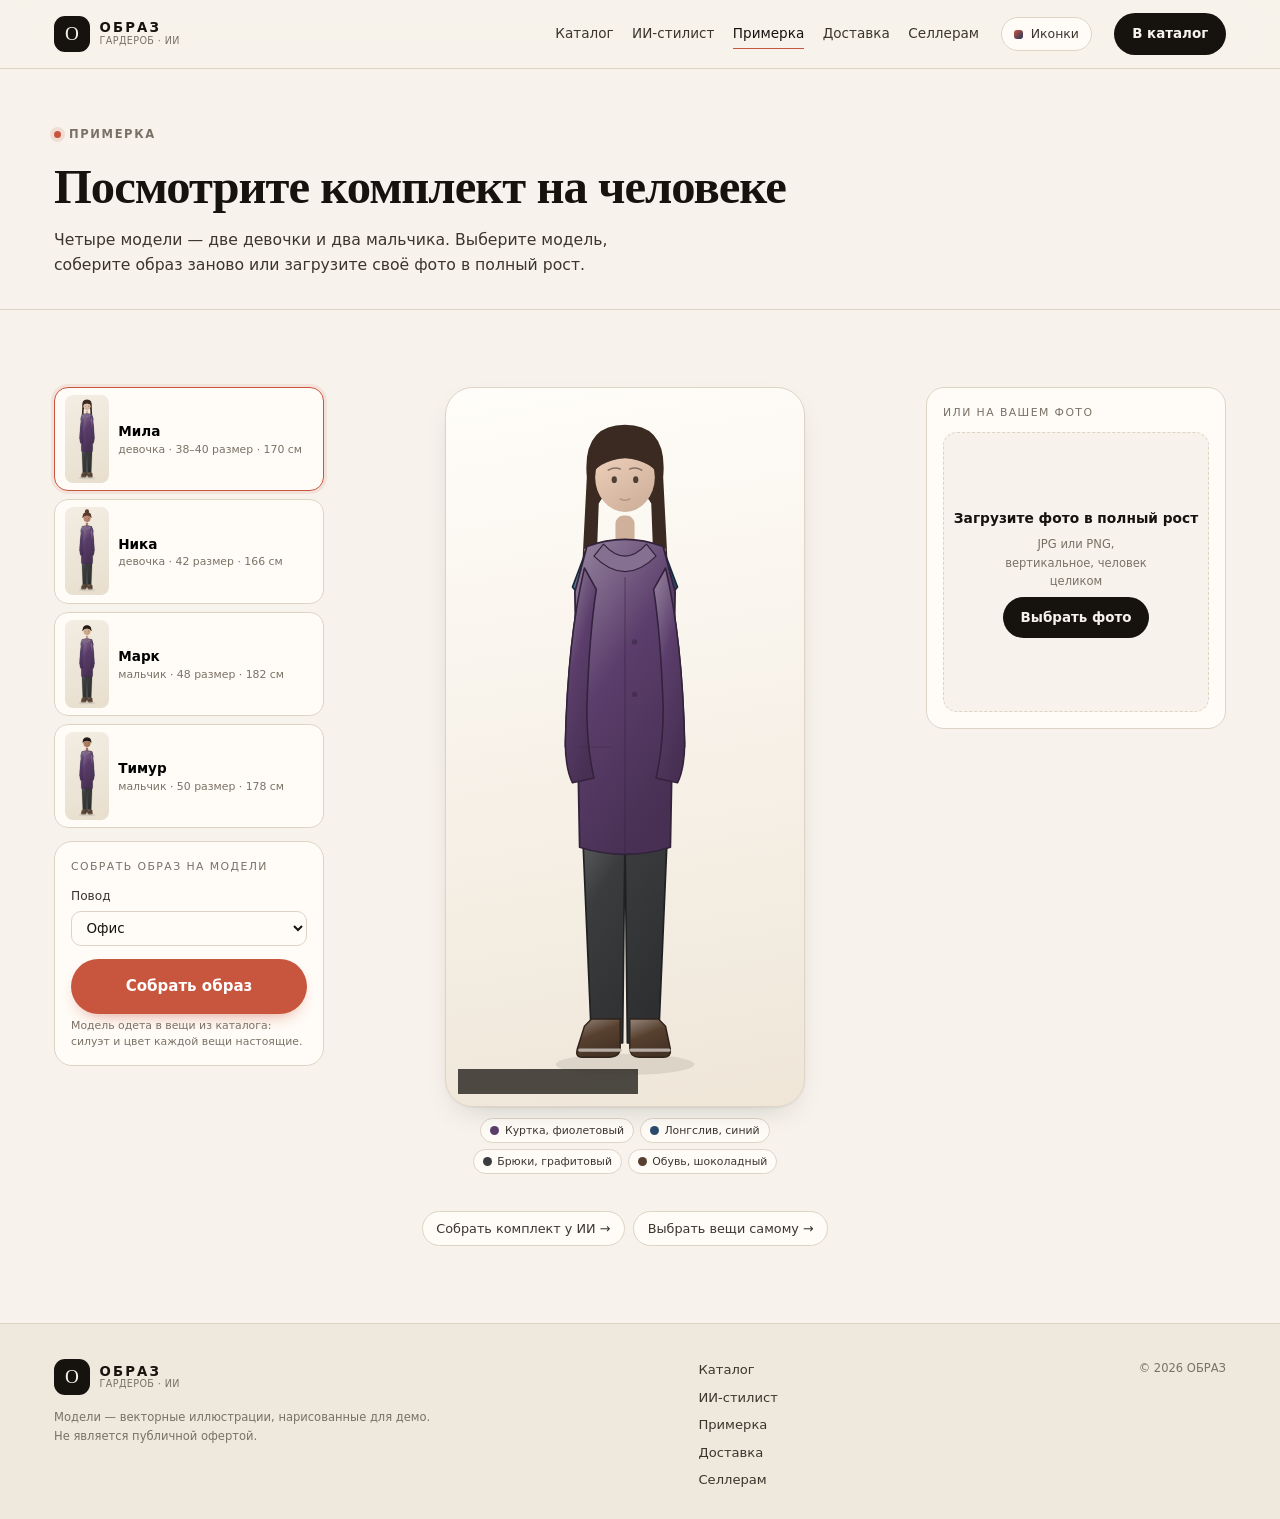
==== site/fitting.html @ 37d7c1c6 "Многостраничная структура: каталог, стилист, примерка, доставка, селлеры Лендинг разбит на 6 страниц" ====
<!DOCTYPE html>
<html lang="ru">
<head>
<meta charset="utf-8">
<meta name="viewport" content="width=device-width, initial-scale=1">
<title>Примерка на моделях и на своём фото — ОБРАЗ</title>
<meta name="description" content="Четыре модели: две девочки и два мальчика. Любой комплект — на них, или загрузите своё фото в полный рост.">
<link rel="icon" href="assets/img/favicon.svg" type="image/svg+xml">
<link rel="stylesheet" href="assets/css/style.css">
<script>(function(){var m=new URLSearchParams(location.search).get('mode')||localStorage.getItem('obraz-mode')||'images';document.documentElement.dataset.mode=m==='icons'?'icons':'images';})();</script>
</head>
<body>

<header class="site-head">
  <div class="wrap head-inner">
    <a class="logo" href="index.html"><span class="logo-mark">О</span><span class="logo-text">ОБРАЗ<em>гардероб · ИИ</em></span></a>
    <nav class="nav">
      <a href="catalog.html">Каталог</a>
      <a href="stylist.html">ИИ-стилист</a>
      <a href="fitting.html">Примерка</a>
      <a href="delivery.html">Доставка</a>
      <a href="sellers.html">Селлерам</a>
    </nav>
    <a class="mode-switch" id="modeSwitch" href="?mode=icons"><span class="mode-dot"></span><span class="mode-label">Иконки</span></a>
    <a class="btn btn-ink btn-sm" href="catalog.html">В каталог</a>
  </div>
</header>

<main>
<section class="page-hero">
  <div class="wrap">
    <p class="eyebrow"><span class="dot"></span> Примерка</p>
    <h1>Посмотрите комплект на человеке</h1>
    <p class="lead">Четыре модели — две девочки и два мальчика. Выберите модель, соберите образ заново или загрузите своё фото в полный рост.</p>
  </div>
</section>

<section class="section">
  <div class="wrap">
    <div class="fit-layout">
      <div class="fit-side">
        <div class="model-list" id="modelList"></div>
        <div class="fit-card">
          <p class="builder-label">Собрать образ на модели</p>
          <label class="field"><span>Повод</span>
            <select id="fitOcc">
              <option value="office">Офис</option>
              <option value="walk">Прогулка</option>
              <option value="date">Вечер</option>
            </select>
          </label>
          <button class="btn btn-accent btn-block" type="button" id="fitBuild">Собрать образ</button>
          <p class="tiny">Модель одета в вещи из каталога: силуэт и цвет каждой вещи настоящие.</p>
        </div>
      </div>

      <div class="stage-wrap">
        <div class="stage" id="stage">
          <div class="stage-art" id="stageArt"></div>
          <div class="stage-badge" id="stageBadge">Мила</div>
        </div>
        <div class="stage-items" id="stageItems"></div>
        <div class="related" style="justify-content:center">
          <a href="stylist.html">Собрать комплект у ИИ →</a>
          <a href="catalog.html">Выбрать вещи самому →</a>
        </div>
      </div>

      <div class="upload">
        <p class="builder-label">Или на вашем фото</p>
        <div class="upload-box" id="uploadBox">
          <input type="file" id="photoInput" accept="image/*" hidden>
          <div class="upload-empty" id="uploadEmpty">
            <b>Загрузите фото в полный рост</b>
            <span>JPG или PNG, вертикальное, человек целиком</span>
            <button class="btn btn-ink btn-sm" type="button" id="uploadBtn">Выбрать фото</button>
          </div>
          <div class="upload-stage" id="uploadStage" hidden>
            <img id="userPhoto" alt="Ваше фото">
            <div class="user-layers" id="userLayers"></div>
          </div>
        </div>
        <div class="upload-controls" id="uploadControls" hidden>
          <label class="field compact"><span>Масштаб одежды</span><input type="range" id="layerScale" min="60" max="150" value="100"></label>
          <label class="field compact"><span>Сдвиг по высоте</span><input type="range" id="layerShift" min="-15" max="15" value="0"></label>
          <button class="btn btn-ghost btn-sm btn-block" type="button" id="clearPhoto">Сбросить фото</button>
          <p class="tiny">Наложение-макет: одежда подгоняется ползунками, а не генеративной моделью. Фото не покидает браузер.</p>
        </div>
      </div>
    </div>
  </div>
</section>
</main>

<footer class="site-foot">
  <div class="wrap foot-inner">
    <div>
      <a class="logo" href="index.html"><span class="logo-mark">О</span><span class="logo-text">ОБРАЗ<em>гардероб · ИИ</em></span></a>
      <p class="foot-note">Модели — векторные иллюстрации, нарисованные для демо. Не является публичной офертой.</p>
    </div>
    <nav class="foot-nav">
      <a href="catalog.html">Каталог</a>
      <a href="stylist.html">ИИ-стилист</a>
      <a href="fitting.html">Примерка</a>
      <a href="delivery.html">Доставка</a>
      <a href="sellers.html">Селлерам</a>
    </nav>
    <p class="foot-copy">© 2026 ОБРАЗ</p>
  </div>
</footer>

<script src="assets/js/items.js"></script>
<script src="assets/js/data.js"></script>
<script src="assets/js/outfits.js"></script>
<script src="assets/js/model.js"></script>
<script src="assets/js/ui.js"></script>
<script src="assets/js/fitting.js"></script>
</body>
</html>
---- site/assets/css/style.css ----
/* ─────────────────────────────────────────────────────────────
   ОБРАЗ — цифровой гардероб и ИИ-стилист
   ───────────────────────────────────────────────────────────── */

:root{
  --cream:#F7F3EC;
  --cream-2:#EFE8DD;
  --paper:#FFFCF7;
  --ink:#16130F;
  --ink-2:#3B352D;
  --muted:#7A7166;
  --line:#DED4C5;
  --accent:#C8553D;
  --accent-2:#E5826B;
  --deep:#1F3A5F;
  --sage:#6F7D5A;
  --radius:18px;
  --radius-lg:28px;
  --shadow:0 1px 2px rgba(22,19,15,.05), 0 12px 32px -16px rgba(22,19,15,.25);
  --serif:"Iowan Old Style","Palatino Linotype",Palatino,Georgia,"Times New Roman",serif;
  --sans:"Inter","Segoe UI",system-ui,-apple-system,"Helvetica Neue",Arial,sans-serif;
  --max:1220px;
}

*,*::before,*::after{box-sizing:border-box}
html{scroll-behavior:smooth;scroll-padding-top:84px}

body{
  margin:0;background:var(--cream);color:var(--ink);
  font-family:var(--sans);font-size:16px;line-height:1.6;
  -webkit-font-smoothing:antialiased;overflow-x:hidden;
}

img,svg{display:block;max-width:100%}
[hidden]{display:none!important}
.sprite{position:absolute;width:0;height:0;overflow:hidden}
a{color:inherit}
button{font:inherit}
h1,h2,h3,h4{font-family:var(--serif);font-weight:600;letter-spacing:-.02em;line-height:1.08;margin:0}
h1{font-size:clamp(2.3rem,5vw,4.1rem)}
h2{font-size:clamp(1.75rem,3.2vw,2.75rem)}
h3{font-size:1.15rem;line-height:1.25}
p{margin:0}
.wrap{width:100%;max-width:var(--max);margin:0 auto;padding:0 24px}

/* ── кнопки ── */
.btn{
  display:inline-flex;align-items:center;justify-content:center;gap:.5rem;
  border:1px solid transparent;border-radius:999px;padding:.9rem 1.5rem;
  font-size:.94rem;font-weight:600;text-decoration:none;cursor:pointer;white-space:nowrap;
  transition:transform .16s ease, background .16s ease, color .16s ease, border-color .16s ease, box-shadow .16s ease;
}
.btn:active{transform:translateY(1px)}
.btn-ink{background:var(--ink);color:var(--cream)}
.btn-ink:hover{background:#000}
.btn-accent{background:var(--accent);color:#fff;box-shadow:0 8px 20px -12px rgba(200,85,61,.9)}
.btn-accent:hover{background:#b14630}
.btn-ghost{background:transparent;color:var(--ink);border-color:var(--line)}
.btn-ghost:hover{border-color:var(--ink);background:rgba(22,19,15,.03)}
.btn-sm{padding:.55rem 1.05rem;font-size:.84rem}
.btn-block{width:100%}

/* ── шапка ── */
.site-head{
  position:sticky;top:0;z-index:60;background:rgba(247,243,236,.9);
  backdrop-filter:blur(14px);border-bottom:1px solid var(--line);
}
.head-inner{display:flex;align-items:center;gap:1.4rem;min-height:68px}
.logo{display:flex;align-items:center;gap:.6rem;text-decoration:none;flex-shrink:0}
.logo-mark{display:grid;place-items:center;width:36px;height:36px;border-radius:11px;background:var(--ink);color:var(--cream);font-family:var(--serif);font-size:1.2rem}
.logo-text{display:flex;flex-direction:column;font-weight:700;letter-spacing:.16em;font-size:.83rem;line-height:1.1}
.logo-text em{font-style:normal;font-weight:400;letter-spacing:.04em;font-size:.6rem;color:var(--muted);text-transform:uppercase}
.nav{display:flex;gap:1.15rem;margin-left:auto}
.nav a{text-decoration:none;font-size:.85rem;color:var(--ink-2);padding:.25rem 0;border-bottom:1px solid transparent;transition:.16s}
.nav a:hover{color:var(--ink);border-bottom-color:var(--ink)}
.mode-switch{
  display:inline-flex;align-items:center;gap:.45rem;text-decoration:none;
  font-size:.78rem;color:var(--ink-2);border:1px solid var(--line);border-radius:999px;
  padding:.38rem .75rem;background:var(--paper);transition:.16s;
}
.mode-switch:hover{border-color:var(--ink);color:var(--ink)}
.mode-dot{width:9px;height:9px;border-radius:3px;background:linear-gradient(135deg,var(--accent),var(--deep))}

/* ── hero ── */
.hero{padding:clamp(2.2rem,5vw,4rem) 0 2rem;position:relative}
.hero::before{
  content:"";position:absolute;inset:-10% -5% auto;height:70%;pointer-events:none;
  background:radial-gradient(60% 60% at 78% 20%, rgba(200,85,61,.10), transparent 70%);
}
.hero-grid{position:relative;display:grid;grid-template-columns:1.02fr .98fr;gap:clamp(2rem,4.5vw,3.5rem);align-items:center}
.eyebrow{display:inline-flex;align-items:center;gap:.5rem;font-size:.72rem;font-weight:600;letter-spacing:.14em;text-transform:uppercase;color:var(--muted);margin-bottom:.9rem}
.eyebrow .dot{width:7px;height:7px;border-radius:50%;background:var(--accent);box-shadow:0 0 0 4px rgba(200,85,61,.14)}
.accent{color:var(--accent)}
.hero h1{margin-bottom:1.1rem}
.lead{font-size:clamp(.98rem,1.2vw,1.08rem);color:var(--ink-2);max-width:36ch}
.hero-actions{display:flex;flex-wrap:wrap;gap:.7rem;margin:1.7rem 0 1.2rem}
.hero-notes{display:flex;flex-wrap:wrap;gap:1.2rem;list-style:none;margin:0;padding:0;font-size:.8rem;color:var(--muted)}
.hero-notes li{display:flex;align-items:center;gap:.4rem}
.hero-notes li::before{content:"";width:5px;height:5px;border-radius:50%;background:var(--sage)}

.hero-card{background:var(--paper);border:1px solid var(--line);border-radius:var(--radius-lg);padding:1.3rem;box-shadow:var(--shadow)}
.hc-top{display:flex;justify-content:space-between;align-items:flex-start;gap:1rem;padding-bottom:.9rem;border-bottom:1px dashed var(--line)}
.hc-day{font-size:.68rem;letter-spacing:.12em;text-transform:uppercase;color:var(--muted)}
.hc-date{font-family:var(--serif);font-size:1.3rem}
.hc-weather{display:flex;flex-direction:column;align-items:flex-end;background:var(--cream-2);border-radius:14px;padding:.35rem .8rem}
.hc-weather b{font-size:1.05rem;line-height:1.1}
.hc-weather small{font-size:.65rem;color:var(--muted)}

.hc-look{display:grid;grid-template-columns:repeat(4,1fr);gap:.5rem;padding:.9rem 0}
.hc-item{margin:0;text-align:center}
.hc-item img{width:100%;aspect-ratio:1;object-fit:contain;background:#fff;border-radius:12px;padding:6px}
.hc-item .ico{width:100%;aspect-ratio:1;background:var(--cream-2);border-radius:12px;padding:22%;fill:none;stroke-width:1.3;stroke-linecap:round;stroke-linejoin:round}
.hc-item figcaption{font-size:.6rem;color:var(--muted);margin-top:.25rem;white-space:nowrap;overflow:hidden;text-overflow:ellipsis}
.hc-why{font-size:.78rem;color:var(--ink-2);background:var(--cream);border-radius:12px;padding:.65rem .8rem;line-height:1.45}
.hc-why b{color:var(--accent)}
.hc-actions{display:flex;gap:.45rem;margin-top:.8rem}
.hc-actions .btn{flex:1}

.stats{display:grid;grid-template-columns:repeat(4,1fr);gap:1px;margin-top:clamp(2rem,4vw,3.2rem);border:1px solid var(--line);border-radius:var(--radius);overflow:hidden;background:var(--line)}
.stats>div{background:var(--cream);padding:1rem 1.2rem;display:flex;flex-direction:column;gap:.1rem}
.stats b{font-family:var(--serif);font-size:1.45rem}
.stats span{font-size:.75rem;color:var(--muted);line-height:1.3}

/* ── секции ── */
.section{padding:clamp(3rem,6vw,5rem) 0}
.section-alt{background:var(--cream-2);border-block:1px solid var(--line)}
.sec-head{margin-bottom:clamp(1.6rem,3vw,2.4rem);max-width:66ch}
.sec-head.split{display:flex;justify-content:space-between;align-items:flex-end;gap:2rem;max-width:none;flex-wrap:wrap}
.sec-head.split>div{max-width:62ch}
.sec-sub{margin-top:.7rem;color:var(--ink-2);font-size:.92rem}
.sec-actions{display:flex;gap:.5rem;flex-wrap:wrap}

.steps{display:grid;grid-template-columns:repeat(3,1fr);gap:1rem}
.step{background:var(--paper);border:1px solid var(--line);border-radius:var(--radius);padding:1.4rem}
.step-num{font-family:var(--serif);font-size:.85rem;color:var(--accent);letter-spacing:.1em}
.step h3{margin:.5rem 0 .5rem;font-size:1.2rem}
.step p{font-size:.88rem;color:var(--ink-2)}

/* ── воронка ── */
.pipe-controls{display:flex;gap:.7rem;flex-wrap:wrap;align-items:flex-end}
.field{display:block;margin-bottom:.8rem}
.field>span{display:block;font-size:.76rem;color:var(--ink-2);margin-bottom:.3rem}
.field>span b{color:var(--accent)}
.field select,.field input[type=text],.field input[type=file]{
  width:100%;border:1px solid var(--line);border-radius:10px;background:var(--paper);
  padding:.5rem .65rem;font:inherit;font-size:.84rem;color:var(--ink);outline:none;
}
.field select:focus,.field input:focus{border-color:var(--accent);box-shadow:0 0 0 3px rgba(200,85,61,.12)}
.field.compact{margin:0;min-width:130px}
input[type=range]{width:100%;-webkit-appearance:none;appearance:none;height:4px;border-radius:99px;background:linear-gradient(90deg,var(--deep),var(--accent-2));outline:none;margin:.5rem 0 .1rem}
input[type=range]::-webkit-slider-thumb{-webkit-appearance:none;width:17px;height:17px;border-radius:50%;background:var(--paper);border:2px solid var(--ink);cursor:pointer}

.pipe-layout{display:grid;grid-template-columns:1.35fr .65fr;gap:1.4rem;align-items:start}
.funnel{background:var(--paper);border:1px solid var(--line);border-radius:var(--radius);padding:1.1rem 1.2rem;box-shadow:var(--shadow)}
.fstep{padding:.5rem 0;border-bottom:1px dashed var(--line);animation:fade .4s ease both;animation-delay:calc(var(--i) * 45ms)}
.fstep:last-child{border:0}
@keyframes fade{from{opacity:0;transform:translateY(6px)}to{opacity:1;transform:none}}
.fstep-head{display:flex;align-items:baseline;gap:.55rem}
.fstep-n{width:19px;height:19px;flex-shrink:0;border-radius:50%;background:var(--ink);color:var(--cream);display:grid;place-items:center;font-size:.62rem;font-weight:700}
.fstep-label{font-size:.83rem;font-weight:600}
.fstep-count{margin-left:auto;font-family:var(--serif);font-size:1.05rem;font-weight:600;color:var(--accent);white-space:nowrap}
.fbar{height:5px;border-radius:99px;background:var(--cream-2);margin:.35rem 0 .25rem;overflow:hidden}
.fbar>span{display:block;height:100%;border-radius:99px;background:linear-gradient(90deg,var(--accent),var(--deep));transition:width .6s cubic-bezier(.2,.7,.2,1)}
.fstep-note{font-size:.7rem;color:var(--muted)}

.pipe-side{background:var(--paper);border:1px solid var(--line);border-radius:var(--radius);padding:1.1rem;box-shadow:var(--shadow)}
.builder-label{font-size:.68rem;letter-spacing:.13em;text-transform:uppercase;color:var(--muted);margin-bottom:.7rem}
.pool{display:grid;grid-template-columns:repeat(4,1fr);gap:.4rem;margin-bottom:.9rem;max-height:260px;overflow-y:auto}
.pipe-result{margin-top:1rem;padding-top:.9rem;border-top:1px dashed var(--line)}

/* ── миниатюры вещей ── */
.thumb{margin:0;text-align:center}
.thumb-img{aspect-ratio:1;border-radius:10px;background:#fff;display:grid;place-items:center;overflow:hidden;border:1px solid var(--line)}
.thumb-img img{width:100%;height:100%;object-fit:contain}
.thumb .ico{width:72%;height:72%;fill:none;stroke-width:1.25;stroke-linejoin:round;stroke-linecap:round}
html[data-mode="icons"] .thumb-img{background:var(--cream-2);border-color:transparent}
.thumb figcaption{font-size:.58rem;color:var(--muted);margin-top:.2rem;white-space:nowrap;overflow:hidden;text-overflow:ellipsis}

/* ── сегодня / завтра ── */
.tabs{display:inline-flex;background:var(--cream-2);border:1px solid var(--line);border-radius:999px;padding:3px}
.tab{border:0;background:none;border-radius:999px;padding:.5rem .95rem;font-size:.82rem;cursor:pointer;color:var(--ink-2);transition:.16s}
.tab.is-on{background:var(--ink);color:var(--cream)}

.variants{display:grid;grid-template-columns:repeat(3,1fr);gap:1rem}
.variant{background:var(--paper);border:1px solid var(--line);border-radius:var(--radius);padding:1.1rem;display:flex;flex-direction:column;gap:.7rem;box-shadow:var(--shadow)}
.variant-head{display:flex;justify-content:space-between;gap:.6rem;align-items:flex-start}
.variant-mood{font-family:var(--serif);font-size:1.1rem}
.variant-tag{font-size:.72rem;color:var(--muted)}
.variant-fit{font-size:.64rem;letter-spacing:.04em;text-transform:uppercase;color:var(--sage);background:rgba(111,125,90,.12);padding:3px 8px;border-radius:999px;white-space:nowrap}
.variant-look{display:grid;grid-template-columns:repeat(5,1fr);gap:.35rem}
.variant-why{font-size:.78rem;color:var(--ink-2);line-height:1.45;flex:1}
.variant-why b{color:var(--accent)}
.variant-actions{display:flex;gap:.4rem}
.variant-actions .btn{flex:1}

/* ── каталог ── */
.wb-tools{display:flex;flex-wrap:wrap;gap:.7rem;margin-bottom:1rem;align-items:center}
.search{display:flex;align-items:center;gap:.5rem;flex:1 1 240px;background:var(--paper);border:1px solid var(--line);border-radius:999px;padding:.45rem .95rem}
.search svg{width:17px;height:17px;fill:none;stroke:var(--muted);stroke-width:1.8;stroke-linecap:round;flex-shrink:0}
.search input{border:0;background:none;outline:none;width:100%;font:inherit;font-size:.86rem}
.chips{display:flex;gap:.35rem;flex-wrap:wrap}
.chip{border:1px solid var(--line);background:transparent;color:var(--ink-2);border-radius:999px;padding:.36rem .75rem;font-size:.76rem;cursor:pointer;transition:.16s}
.chip:hover{border-color:var(--ink-2)}
.chip.is-on{background:var(--ink);color:var(--cream);border-color:var(--ink)}

.wb-grid{display:grid;grid-template-columns:repeat(auto-fill,minmax(138px,1fr));gap:.6rem}
.wb-card{background:var(--paper);border:1px solid var(--line);border-radius:14px;padding:.5rem;text-align:center;position:relative;transition:transform .16s ease, box-shadow .16s ease}
.wb-card:hover{transform:translateY(-3px);box-shadow:var(--shadow)}
.wb-img{aspect-ratio:1;border-radius:10px;background:#fff;overflow:hidden;display:grid;place-items:center;margin-bottom:.35rem}
.wb-img img{width:100%;height:100%;object-fit:contain}
.wb-img .ico{width:68%;height:68%;fill:none;stroke-width:1.2;stroke-linejoin:round;stroke-linecap:round}
html[data-mode="icons"] .wb-img{background:var(--cream-2)}
.wb-card b{display:block;font-size:.73rem;line-height:1.2}
.wb-card small{display:block;font-size:.63rem;color:var(--muted)}
.dot-color{position:absolute;top:8px;right:8px;width:9px;height:9px;border-radius:50%;box-shadow:0 0 0 2px var(--paper)}
.wb-empty{color:var(--muted);font-size:.88rem;padding:1rem 0}

/* ── примерка ── */
.fit-layout{display:grid;grid-template-columns:270px 1fr 300px;gap:1.2rem;align-items:start}
.fit-side{display:flex;flex-direction:column;gap:.8rem}
.model-list{display:grid;gap:.5rem}
.model-card{display:flex;gap:.6rem;align-items:center;text-align:left;background:var(--paper);border:1px solid var(--line);border-radius:14px;padding:.45rem .6rem;cursor:pointer;transition:.16s;width:100%}
.model-card:hover{border-color:#C9BCA8}
.model-card.is-on{border-color:var(--accent);box-shadow:0 0 0 3px rgba(200,85,61,.1)}
.model-mini{width:44px;height:88px;flex-shrink:0;overflow:hidden;border-radius:8px;background:linear-gradient(160deg,#F3EDE3,#E7DECD);display:grid;place-items:center}
.model-mini .model-svg{width:100%;height:100%}
.model-meta b{display:block;font-size:.85rem}
.model-meta small{font-size:.68rem;color:var(--muted);line-height:1.25;display:block}
.fit-card{background:var(--paper);border:1px solid var(--line);border-radius:var(--radius);padding:1rem}

.stage-wrap{display:flex;flex-direction:column;gap:.7rem;align-items:center}
.stage{position:relative;width:100%;max-width:360px;aspect-ratio:300/600;background:linear-gradient(170deg,#FFFDF9,#EFE6D8);border:1px solid var(--line);border-radius:var(--radius-lg);overflow:hidden;box-shadow:var(--shadow)}
.stage-art{position:absolute;inset:0;display:grid;place-items:center}
.stage-art .model-svg{width:100%;height:100%}
.stage-badge{position:absolute;left:12px;bottom:12px;background:rgba(22,19,15,.75);color:#fff;font-size:.66rem;padding:4px 9px;border-radius:999px;backdrop-filter:blur(6px)}
.stage.pulse{animation:pulse .7s ease}
@keyframes pulse{0%{box-shadow:0 0 0 0 rgba(200,85,61,.4)}70%{box-shadow:0 0 0 14px rgba(200,85,61,0)}100%{box-shadow:var(--shadow)}}
.stage-items{display:flex;flex-wrap:wrap;gap:.35rem;justify-content:center;max-width:420px}
.stage-item{display:inline-flex;align-items:center;gap:.35rem;font-size:.68rem;color:var(--ink-2);background:var(--paper);border:1px solid var(--line);border-radius:999px;padding:3px 9px}
.stage-item i{width:9px;height:9px;border-radius:50%;display:inline-block}

.upload{background:var(--paper);border:1px solid var(--line);border-radius:var(--radius);padding:1rem}
.upload-box{border:1.5px dashed var(--line);border-radius:14px;min-height:280px;display:grid;place-items:center;padding:.6rem;transition:.16s;background:var(--cream)}
.upload-box.is-drag{border-color:var(--accent);background:rgba(200,85,61,.05)}
.upload-empty{text-align:center;display:grid;gap:.4rem;justify-items:center}
.upload-empty b{font-size:.86rem}
.upload-empty span{font-size:.72rem;color:var(--muted);max-width:22ch}
.upload-stage{position:relative;width:100%;display:grid;place-items:center}
.upload-stage img{max-height:420px;max-width:100%;border-radius:10px;display:block}
.user-layers{position:absolute;inset:0;display:grid;place-items:center;pointer-events:none;mix-blend-mode:multiply}
.user-layers svg{height:100%;width:100%;max-height:420px}
.upload-controls{margin-top:.7rem;display:grid;gap:.4rem}
.tiny{font-size:.68rem;color:var(--muted);line-height:1.4;margin-top:.3rem}

/* ── чат ── */
.chat-grid{display:grid;grid-template-columns:.95fr 1.05fr;gap:clamp(2rem,4vw,3.5rem);align-items:center}
.lead-sm{color:var(--ink-2);font-size:.96rem;max-width:44ch;margin-top:.8rem}
.checks{list-style:none;margin:1.3rem 0;padding:0;display:grid;gap:.5rem}
.checks li{font-size:.86rem;color:var(--ink-2);display:flex;gap:.55rem}
.checks li::before{content:"✓";color:var(--sage);font-weight:700;flex-shrink:0;width:17px;height:17px;border-radius:50%;background:rgba(111,125,90,.14);display:grid;place-items:center;font-size:.6rem;margin-top:.2rem}
.note-small{font-size:.72rem;color:var(--muted);max-width:42ch}

.chat{background:var(--paper);border:1px solid var(--line);border-radius:var(--radius-lg);box-shadow:var(--shadow);overflow:hidden;display:flex;flex-direction:column;min-height:420px}
.chat-head{display:flex;align-items:center;gap:.6rem;padding:.8rem 1rem;border-bottom:1px solid var(--line);background:var(--cream-2)}
.avatar{width:32px;height:32px;border-radius:50%;background:var(--ink);color:var(--cream);display:grid;place-items:center;font-family:var(--serif)}
.chat-head b{display:block;font-size:.82rem}
.chat-head small{font-size:.66rem;color:var(--muted)}
.badge-demo{margin-left:auto;font-size:.58rem;letter-spacing:.1em;text-transform:uppercase;color:var(--muted);border:1px solid var(--line);padding:2px 7px;border-radius:999px}
.chat-body{padding:1rem;display:flex;flex-direction:column;gap:.55rem;flex:1;overflow-y:auto;max-height:320px}
.msg{max-width:86%;padding:.6rem .85rem;border-radius:15px;font-size:.82rem;line-height:1.5;animation:fade .25s ease both}
.msg.bot{background:var(--cream-2);border-bottom-left-radius:5px}
.msg.user{background:var(--ink);color:var(--cream);margin-left:auto;border-bottom-right-radius:5px}
.msg b{color:var(--accent)}
.msg.user b{color:#F3B6A6}
.chat-why{color:var(--muted);font-size:.75rem}
.chat-suggest{display:flex;gap:.35rem;padding:0 .9rem .6rem;flex-wrap:wrap}
.chat-suggest button{border:1px solid var(--line);background:transparent;border-radius:999px;padding:.3rem .65rem;font-size:.7rem;color:var(--ink-2);cursor:pointer;transition:.15s}
.chat-suggest button:hover{border-color:var(--ink);background:var(--cream)}
.chat-form{display:flex;gap:.45rem;padding:.7rem .9rem .9rem;border-top:1px solid var(--line);background:var(--cream)}
.chat-form input{flex:1;border:1px solid var(--line);border-radius:999px;padding:.5rem .85rem;font:inherit;font-size:.83rem;background:var(--paper);outline:none}
.chat-form input:focus{border-color:var(--accent)}

/* ── тарифы ── */
.plans{display:grid;grid-template-columns:repeat(3,1fr);gap:1rem;align-items:stretch}
.plan{background:var(--paper);border:1px solid var(--line);border-radius:var(--radius-lg);padding:1.5rem;display:flex;flex-direction:column;gap:.25rem;position:relative}
.plan-hot{background:var(--ink);color:var(--cream);border-color:var(--ink);transform:translateY(-6px);box-shadow:0 24px 50px -30px rgba(22,19,15,.7)}
.plan-hot h3,.plan-hot .plan-price{color:var(--cream)}
.plan-hot .plan-price span,.plan-hot .plan-for{color:#B8AFA2}
.plan-hot ul li{color:#DCD4C7;border-color:rgba(255,255,255,.12)}
.plan-flag{position:absolute;top:-11px;left:1.5rem;background:var(--accent);color:#fff;font-size:.58rem;letter-spacing:.1em;text-transform:uppercase;padding:3px 10px;border-radius:999px}
.plan h3{font-size:1rem}
.plan-price{font-family:var(--serif);font-size:2.1rem;line-height:1.1;margin:.5rem 0 0}
.plan-price span{font-family:var(--sans);font-size:.72rem;font-weight:400;color:var(--muted);margin-left:.2rem}
.plan-for{font-size:.76rem;color:var(--muted);margin-bottom:.9rem}
.plan ul{list-style:none;margin:0 0 1.2rem;padding:0;display:grid;gap:.45rem;flex:1}
.plan ul li{font-size:.81rem;color:var(--ink-2);padding-bottom:.45rem;border-bottom:1px dotted var(--line);display:flex;gap:.45rem}
.plan ul li::before{content:"·";color:var(--accent);font-weight:700}

/* ── faq ── */
.faq-wrap{max-width:920px}
.faq{display:grid;gap:.55rem}
.faq details{background:var(--paper);border:1px solid var(--line);border-radius:14px;padding:.05rem 1rem;transition:.2s}
.faq details[open]{border-color:#C9BCA8}
.faq summary{cursor:pointer;list-style:none;padding:.9rem 0;font-weight:600;font-size:.92rem;display:flex;justify-content:space-between;gap:1rem;align-items:center}
.faq summary::-webkit-details-marker{display:none}
.faq summary::after{content:"+";font-family:var(--serif);font-size:1.25rem;color:var(--accent);transition:transform .2s}
.faq details[open] summary::after{transform:rotate(45deg)}
.faq details p{padding:0 0 1rem;font-size:.86rem;color:var(--ink-2);max-width:74ch}

/* ── cta / подвал ── */
.cta-final{background:var(--ink);color:var(--cream);text-align:center;padding:clamp(3rem,6vw,5rem) 0;position:relative;overflow:hidden}
.cta-final::before{content:"";position:absolute;inset:auto -20% -60% 40%;height:120%;border-radius:50%;background:radial-gradient(circle, rgba(200,85,61,.35), transparent 65%);pointer-events:none}
.cta-final h2{position:relative;margin-bottom:.9rem}
.cta-final p{color:#B8AFA2;margin-bottom:1.6rem;position:relative}
.cta-final .btn{position:relative}
.site-foot{background:var(--cream-2);border-top:1px solid var(--line);padding:2.2rem 0 1.8rem}
.foot-inner{display:grid;grid-template-columns:1.5fr 1fr auto;gap:2rem;align-items:start}
.foot-note{font-size:.72rem;color:var(--muted);max-width:52ch;margin-top:.8rem}
.foot-nav{display:flex;flex-direction:column;gap:.4rem}
.foot-nav a{font-size:.82rem;color:var(--ink-2);text-decoration:none}
.foot-nav a:hover{color:var(--accent)}
.foot-copy{font-size:.72rem;color:var(--muted);white-space:nowrap}

/* ── маркетплейс: витрина ── */
.market-tools{display:flex;align-items:center;gap:.5rem;flex-wrap:wrap}
.market-count{font-size:.76rem;color:var(--muted);white-space:nowrap}
.select-sm{
  border:1px solid var(--line);background:var(--paper);border-radius:999px;
  padding:.42rem .8rem;font:inherit;font-size:.78rem;color:var(--ink-2);outline:none;cursor:pointer;
}
.select-sm:focus{border-color:var(--accent)}
.market-layout{display:grid;grid-template-columns:1fr 330px;gap:1.2rem;align-items:start}
.market-chips{margin-bottom:.9rem}
.market-grid{display:grid;grid-template-columns:repeat(auto-fill,minmax(212px,1fr));gap:.7rem}
.mcard{background:var(--paper);border:1px solid var(--line);border-radius:16px;overflow:hidden;display:flex;flex-direction:column;transition:transform .16s ease, box-shadow .16s ease}
.mcard:hover{transform:translateY(-2px);box-shadow:var(--shadow)}
.mcard.is-new{border-color:var(--accent);box-shadow:0 0 0 3px rgba(200,85,61,.1)}
.mcard-img{aspect-ratio:1;background:#fff;display:grid;place-items:center;overflow:hidden}
.mcard-img img{width:100%;height:100%;object-fit:contain}
.mcard-img .ico{width:66%;height:66%;fill:none;stroke-width:1.2}
html[data-mode="icons"] .mcard-img{background:var(--cream-2)}
.mcard-body{padding:.65rem .7rem .8rem;display:flex;flex-direction:column;gap:.3rem;flex:1}
.mcard-brand{font-size:.66rem;letter-spacing:.06em;text-transform:uppercase;color:var(--muted)}
.badge-new{background:var(--accent);color:#fff;border-radius:999px;padding:1px 6px;font-size:.54rem;letter-spacing:.06em;margin-left:.25rem}
.mcard-name{font-size:.82rem;font-weight:600;line-height:1.25}
.mcard-sizes{display:flex;gap:.25rem;flex-wrap:wrap}
.mcard-sizes span{font-size:.62rem;border:1px solid var(--line);border-radius:6px;padding:1px 5px;color:var(--ink-2)}
.mcard-price{display:flex;align-items:baseline;gap:.4rem;margin-top:.15rem}
.mcard-price b{font-family:var(--serif);font-size:1.1rem}
.mcard-price s{font-size:.7rem;color:var(--muted)}
.mcard-svc{display:flex;flex-wrap:wrap;gap:.25rem}
.svc{font-size:.58rem;color:var(--deep);background:rgba(31,58,95,.08);border-radius:999px;padding:1px 6px}
.mcard-actions{display:flex;gap:.35rem;margin-top:auto;padding-top:.45rem}
.mcard-actions .btn{flex:1;padding:.4rem .5rem;font-size:.72rem}

.cart-card{background:var(--paper);border:1px solid var(--line);border-radius:var(--radius);padding:1rem;position:sticky;top:84px;box-shadow:var(--shadow)}
.cart-list{display:grid;gap:.45rem;margin-bottom:.7rem;max-height:260px;overflow-y:auto}
.cart-row{display:grid;grid-template-columns:10px 1fr auto 18px;gap:.4rem;align-items:center;font-size:.75rem}
.cart-dot{width:10px;height:10px;border-radius:50%}
.cart-name small{display:block;font-size:.62rem;color:var(--muted)}
.cart-x{border:0;background:none;color:var(--muted);cursor:pointer;font-size:1rem;line-height:1;padding:0}
.cart-x:hover{color:var(--accent)}
.cart-total{display:flex;justify-content:space-between;font-size:.78rem;padding:.25rem 0;color:var(--ink-2)}
.cart-total.is-sum{border-top:1px solid var(--line);margin-top:.35rem;padding-top:.45rem;font-size:.9rem;color:var(--ink)}
.cart-actions{display:flex;gap:.35rem;margin-top:.6rem}
.cart-actions .btn{flex:1}
.checkout-result{margin-top:1rem;background:var(--paper);border:1px solid var(--line);border-left:3px solid var(--sage);border-radius:12px;padding:.9rem 1rem;font-size:.85rem;color:var(--ink-2)}
.checkout-result b{color:var(--ink)}

/* ── кабинет селлера ── */
.seller-layout{display:grid;grid-template-columns:1.35fr .65fr;gap:1.2rem;align-items:start}
.seller-form{background:var(--paper);border:1px solid var(--line);border-radius:var(--radius);padding:1.2rem;box-shadow:var(--shadow)}
.seller-row{display:grid;grid-template-columns:1fr 1fr;gap:.7rem}
.seller-services{border:1px solid var(--line);border-radius:12px;padding:.7rem .8rem;margin:0 0 1rem}
.seller-services legend{font-size:.72rem;letter-spacing:.08em;text-transform:uppercase;color:var(--muted);padding:0 .35rem}
.seller-services label{display:inline-flex;align-items:center;gap:.35rem;font-size:.8rem;margin:.2rem .9rem .2rem 0;color:var(--ink-2)}
.seller-services input{accent-color:var(--accent)}
.seller-side{display:grid;gap:.8rem}
.calc-card{background:var(--paper);border:1px solid var(--line);border-radius:var(--radius);padding:1rem}
.calc-row{display:flex;justify-content:space-between;font-size:.8rem;padding:.28rem 0;border-bottom:1px dotted var(--line);color:var(--ink-2)}
.calc-row:last-child{border:0}
.calc-row b{color:var(--ink)}
.calc-row.muted{color:var(--muted);font-size:.74rem}
.seller-result{background:var(--paper);border:1px solid var(--line);border-left:3px solid var(--accent);border-radius:12px;padding:.85rem 1rem;font-size:.82rem}
.seller-result p{margin-top:.25rem;color:var(--ink-2)}

/* ── доставка ── */
.delivery-grid{display:grid;grid-template-columns:1.15fr .85fr;gap:1.2rem;align-items:start}
.delivery-calc{background:var(--paper);border:1px solid var(--line);border-radius:var(--radius);padding:1.1rem;box-shadow:var(--shadow)}
.delivery-controls{display:flex;gap:.8rem;margin-bottom:.7rem;align-items:flex-end}
.field.grow{flex:1}
.dtable{width:100%;border-collapse:collapse;font-size:.8rem}
.dtable th{text-align:left;font-size:.66rem;letter-spacing:.09em;text-transform:uppercase;color:var(--muted);padding:.4rem .2rem;border-bottom:1px solid var(--line)}
.dtable td{padding:.5rem .2rem;border-bottom:1px dotted var(--line);vertical-align:top;color:var(--ink-2)}
.dtable td small{display:block;font-size:.66rem;color:var(--muted)}
.dtable .num{text-align:right;white-space:nowrap;font-weight:600;color:var(--ink)}
.delivery-flow{display:grid;gap:.7rem}
.flow-step{display:flex;gap:.7rem;background:var(--paper);border:1px solid var(--line);border-radius:14px;padding:.8rem}
.flow-step>span{width:26px;height:26px;flex-shrink:0;border-radius:50%;background:var(--ink);color:var(--cream);display:grid;place-items:center;font-size:.72rem;font-weight:700}
.flow-step b{font-size:.85rem}
.flow-step p{font-size:.76rem;color:var(--ink-2);margin-top:.15rem}

/* ── экономика ── */
.cmp-layout{display:grid;grid-template-columns:1.1fr .9fr;gap:1.1rem;align-items:start}
.cmp-card{background:var(--paper);border:1px solid var(--line);border-radius:var(--radius);padding:1.2rem;box-shadow:var(--shadow)}
.cmp-table td.hl,.cmp-table th:nth-child(4){color:var(--accent);font-weight:700}
.verdict{list-style:none;margin:0;padding:0;display:grid;gap:.55rem}
.verdict li{font-size:.8rem;line-height:1.45;color:var(--ink-2);padding-left:1.35rem;position:relative}
.verdict li::before{position:absolute;left:0;top:.05rem;font-weight:700}
.verdict li.yes::before{content:"✓";color:var(--sage)}
.verdict li.no::before{content:"✕";color:var(--accent)}
.verdict li.warn::before{content:"!";color:#C99A34}
.verdict b{color:var(--ink)}
.cmp-pos{margin-top:.9rem;padding-top:.8rem;border-top:1px dashed var(--line);font-size:.8rem;line-height:1.5;color:var(--ink-2)}
.cmp-pos b{color:var(--accent)}

/* ── модалка ── */
.modal{position:fixed;inset:0;z-index:100;display:grid;place-items:center;padding:1.2rem}
.modal-back{position:absolute;inset:0;background:rgba(22,19,15,.5);backdrop-filter:blur(4px)}
.modal-card{position:relative;background:var(--paper);border-radius:var(--radius-lg);padding:1.6rem;width:100%;max-width:440px;box-shadow:0 30px 80px -30px rgba(0,0,0,.6);max-height:90vh;overflow-y:auto;animation:fade .25s ease both}
.modal-x{position:absolute;top:.7rem;right:.9rem;border:0;background:none;font-size:1.6rem;line-height:1;color:var(--muted);cursor:pointer}
.modal-sub{font-size:.8rem;color:var(--muted);margin:.3rem 0 1rem}

/* ── адаптив ── */
@media (max-width:1080px){
  .hero-grid,.chat-grid,.market-layout,.seller-layout,.delivery-grid,.cmp-layout{grid-template-columns:1fr}
  .cart-card{position:static}
  .seller-row{grid-template-columns:1fr}
  .fit-layout{grid-template-columns:1fr}
  .model-list{grid-template-columns:repeat(2,1fr)}
  .pipe-layout{grid-template-columns:1fr}
  .variants,.plans{grid-template-columns:1fr}
  .plan-hot{transform:none}
  .steps{grid-template-columns:1fr}
  .stage{max-width:320px;margin:0 auto}
  .upload{max-width:420px;margin:0 auto;width:100%}
}
@media (max-width:760px){
  .nav{display:none}
  .stats{grid-template-columns:1fr 1fr}
  .foot-inner{grid-template-columns:1fr}
  .hc-look{grid-template-columns:repeat(4,1fr)}
  .variant-look{grid-template-columns:repeat(5,1fr)}
  .pool{grid-template-columns:repeat(4,1fr)}
  .sec-head.split{flex-direction:column;align-items:flex-start}
}
@media (prefers-reduced-motion:reduce){
  *{animation:none!important;transition:none!important}
  html{scroll-behavior:auto}
}


/* ── многостраничная обвязка ── */
.page-hero{padding:clamp(2rem,4vw,3.2rem) 0 clamp(1.2rem,2.5vw,2rem);border-bottom:1px solid var(--line)}
.page-hero h1{font-size:clamp(2rem,3.8vw,3.2rem);margin:.2rem 0 .8rem}
.page-hero .lead{max-width:56ch}
.page-hero-actions{display:flex;gap:.6rem;flex-wrap:wrap;margin-top:1.4rem}
.nav a.is-active{color:var(--ink);border-bottom-color:var(--accent)}

.tiles{display:grid;grid-template-columns:repeat(3,1fr);gap:.9rem}
.tile{
  display:flex;flex-direction:column;gap:.45rem;text-decoration:none;
  background:var(--paper);border:1px solid var(--line);border-radius:var(--radius);
  padding:1.3rem;transition:transform .16s ease, box-shadow .16s ease, border-color .16s ease;
}
.tile:hover{transform:translateY(-3px);box-shadow:var(--shadow);border-color:#C9BCA8}
.tile-kicker{font-size:.66rem;letter-spacing:.12em;text-transform:uppercase;color:var(--accent)}
.tile h3{font-size:1.2rem}
.tile p{font-size:.84rem;color:var(--ink-2);flex:1}
.tile-go{font-size:.78rem;color:var(--ink);font-weight:600}
.tile-go::after{content:" →"}
.tile.wide{grid-column:span 2}

.mini-market{display:grid;grid-template-columns:repeat(4,1fr);gap:.7rem}

.related{display:flex;gap:.5rem;flex-wrap:wrap;margin-top:1.6rem}
.related a{
  font-size:.8rem;text-decoration:none;color:var(--ink-2);border:1px solid var(--line);
  border-radius:999px;padding:.4rem .85rem;background:var(--paper);transition:.15s;
}
.related a:hover{border-color:var(--ink);color:var(--ink)}

@media (max-width:1080px){
  .tiles{grid-template-columns:1fr 1fr}
  .tile.wide{grid-column:span 2}
  .mini-market{grid-template-columns:repeat(2,1fr)}
}
@media (max-width:760px){
  .tiles{grid-template-columns:1fr}
  .tile.wide{grid-column:span 1}
}


/* ── главная: мини-витрина ── */
.mini-card{display:flex;flex-direction:column;gap:.25rem;text-decoration:none;background:var(--paper);border:1px solid var(--line);border-radius:14px;padding:.55rem;transition:transform .16s ease, box-shadow .16s ease}
.mini-card:hover{transform:translateY(-2px);box-shadow:var(--shadow)}
.mini-img{aspect-ratio:1;background:#fff;border-radius:10px;display:grid;place-items:center;overflow:hidden}
.mini-img img{width:100%;height:100%;object-fit:contain}
.mini-img .ico{width:66%;height:66%;fill:none;stroke-width:1.2}
html[data-mode="icons"] .mini-img{background:var(--cream-2)}
.mini-name{font-size:.72rem;color:var(--ink-2);line-height:1.25}
.mini-card b{font-family:var(--serif);font-size:.95rem}

/* ── кабинет селлера: превью карточек ── */
.preview-row{display:grid;grid-template-columns:10px 1fr auto 18px;gap:.4rem;align-items:center;font-size:.76rem;padding:.4rem 0;border-bottom:1px dotted var(--line)}
.preview-row:last-child{border:0}
.preview-svc{grid-column:2 / 4;font-size:.62rem;color:var(--muted)}

/* ── прочее ── */
.chat-link{color:var(--accent);text-decoration:underline}
.toast{
  position:fixed;left:50%;bottom:24px;transform:translate(-50%,20px);z-index:200;
  background:var(--ink);color:var(--cream);font-size:.82rem;padding:.6rem 1rem;border-radius:999px;
  opacity:0;pointer-events:none;transition:opacity .2s ease, transform .2s ease;
}
.toast.is-on{opacity:1;transform:translate(-50%,0)}
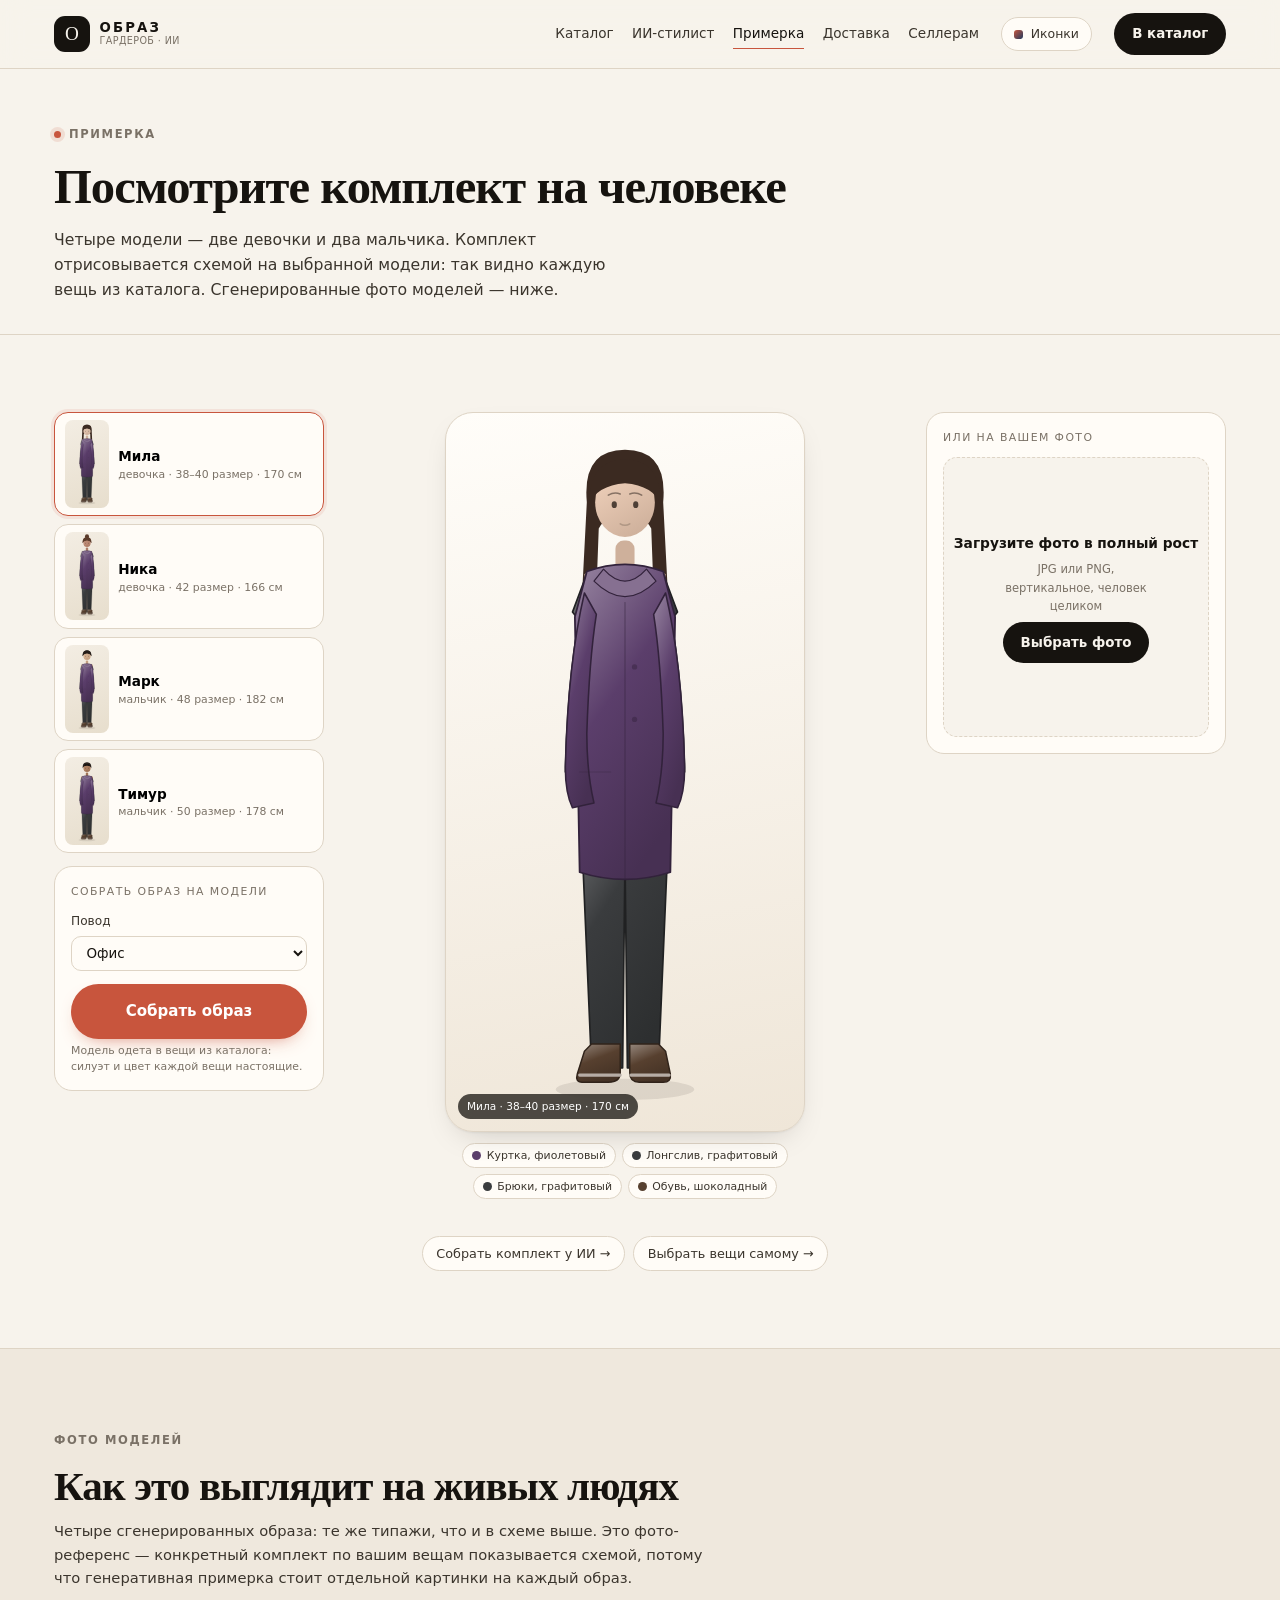
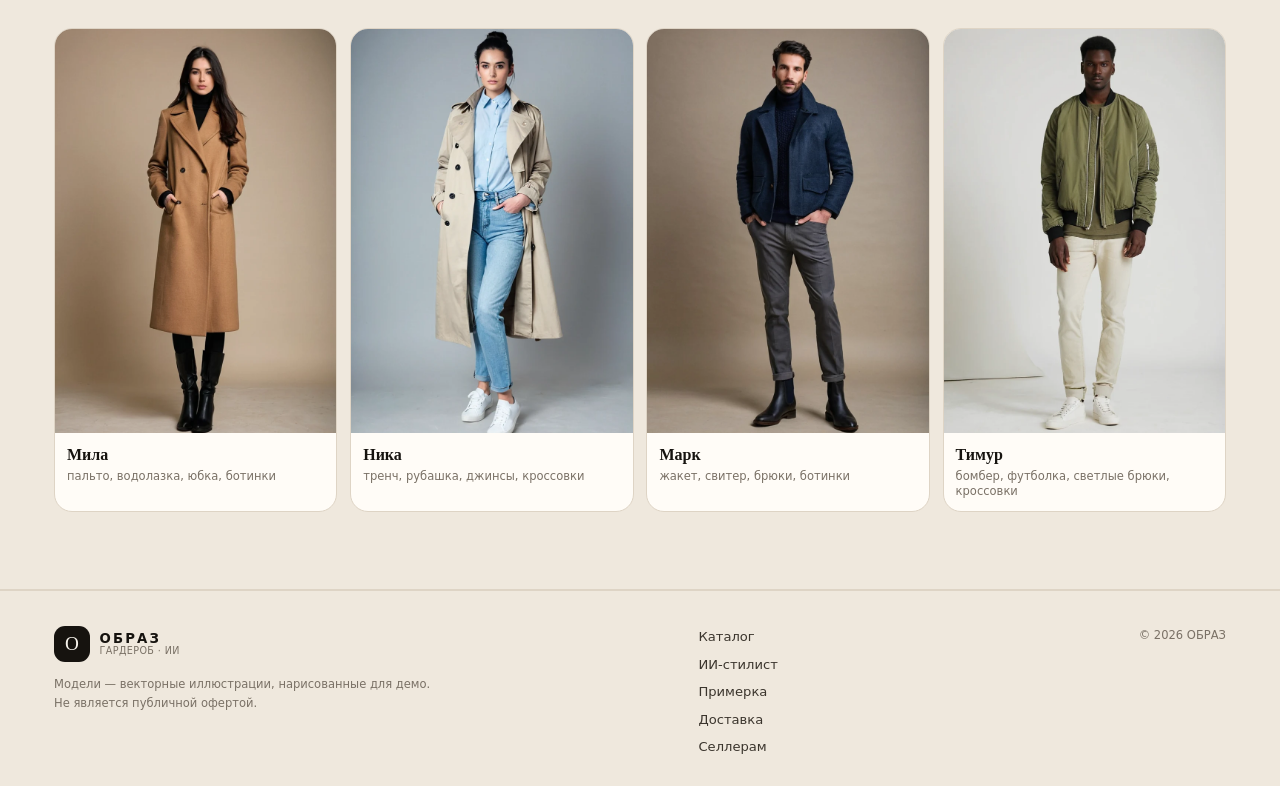
==== commit 56941cc3: "Сгенерированы фото моделей через локальный ComfyUI (SDXL) 4 фото: 2 девочки и 2 мальчика, полный рос" ====
--- a/site/fitting.html
+++ b/site/fitting.html
@@ -31,7 +31,7 @@
   <div class="wrap">
     <p class="eyebrow"><span class="dot"></span> Примерка</p>
     <h1>Посмотрите комплект на человеке</h1>
-    <p class="lead">Четыре модели — две девочки и два мальчика. Выберите модель, соберите образ заново или загрузите своё фото в полный рост.</p>
+    <p class="lead">Четыре модели — две девочки и два мальчика. Комплект отрисовывается схемой на выбранной модели: так видно каждую вещь из каталога. Сгенерированные фото моделей — ниже.</p>
   </div>
 </section>
 
@@ -90,6 +90,34 @@
     </div>
   </div>
 </section>
+
+<section class="section section-alt">
+  <div class="wrap">
+    <header class="sec-head">
+      <p class="eyebrow">Фото моделей</p>
+      <h2>Как это выглядит на живых людях</h2>
+      <p class="sec-sub">Четыре сгенерированных образа: те же типажи, что и в схеме выше. Это фото-референс — конкретный комплект по вашим вещам показывается схемой, потому что генеративная примерка стоит отдельной картинки на каждый образ.</p>
+    </header>
+    <div class="photo-grid">
+      <figure class="photo-card">
+        <img src="assets/img/models/mila.webp" alt="Мила: бежевое пальто, чёрная юбка, ботинки">
+        <figcaption><b>Мила</b><span>пальто, водолазка, юбка, ботинки</span></figcaption>
+      </figure>
+      <figure class="photo-card">
+        <img src="assets/img/models/nika.webp" alt="Ника: бежевый тренч, джинсы, кроссовки">
+        <figcaption><b>Ника</b><span>тренч, рубашка, джинсы, кроссовки</span></figcaption>
+      </figure>
+      <figure class="photo-card">
+        <img src="assets/img/models/mark.webp" alt="Марк: синий жакет, серые брюки, ботинки">
+        <figcaption><b>Марк</b><span>жакет, свитер, брюки, ботинки</span></figcaption>
+      </figure>
+      <figure class="photo-card">
+        <img src="assets/img/models/timur.webp" alt="Тимур: оливковый бомбер, футболка, светлые брюки, кроссовки">
+        <figcaption><b>Тимур</b><span>бомбер, футболка, светлые брюки, кроссовки</span></figcaption>
+      </figure>
+    </div>
+  </div>
+</section>
 </main>
 
 <footer class="site-foot">
--- a/site/assets/css/style.css
+++ b/site/assets/css/style.css
@@ -514,3 +514,14 @@
   opacity:0;pointer-events:none;transition:opacity .2s ease, transform .2s ease;
 }
 .toast.is-on{opacity:1;transform:translate(-50%,0)}
+
+
+/* ── фото моделей ── */
+.photo-grid{display:grid;grid-template-columns:repeat(4,1fr);gap:.8rem}
+.photo-card{margin:0;background:var(--paper);border:1px solid var(--line);border-radius:var(--radius);overflow:hidden}
+.photo-card img{width:100%;aspect-ratio:3/4.3;object-fit:cover;object-position:center 12%;display:block}
+.photo-card figcaption{padding:.6rem .75rem .75rem;display:flex;flex-direction:column;gap:.1rem}
+.photo-card b{font-family:var(--serif);font-size:1rem}
+.photo-card span{font-size:.72rem;color:var(--muted);line-height:1.3}
+@media (max-width:1080px){.photo-grid{grid-template-columns:1fr 1fr}}
+@media (max-width:560px){.photo-grid{grid-template-columns:1fr}}
